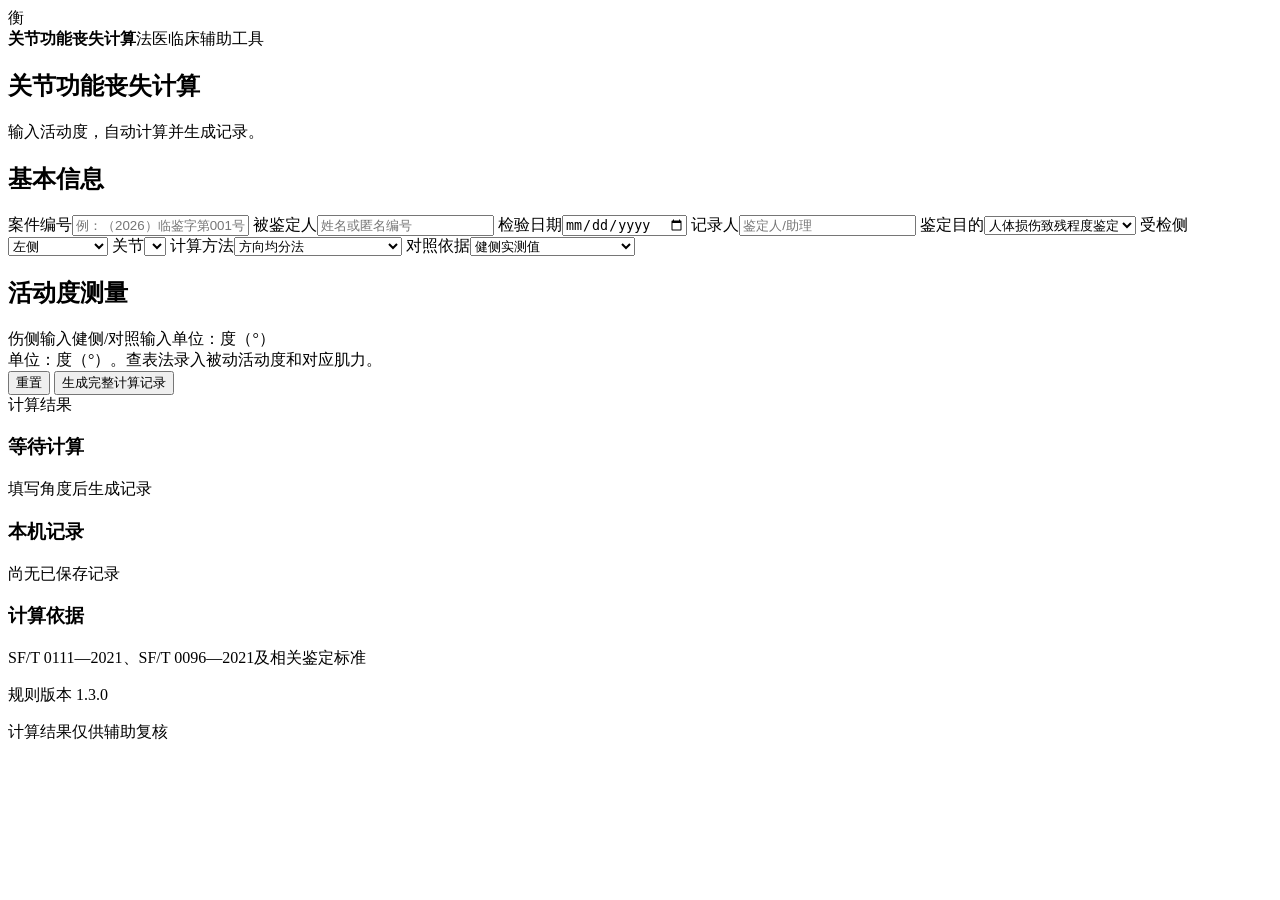
==== index.html @ 61a063c0 "Create index.html" ====
<!doctype html>
<html lang="zh-CN">
<head>
  <meta charset="utf-8">
  <meta name="viewport" content="width=device-width,initial-scale=1,viewport-fit=cover">
  <meta name="theme-color" content="#143d38">
  <meta name="description" content="法医临床四肢大关节功能丧失百分比辅助计算与记录工具">
  <meta name="application-name" content="关节计算">
  <meta name="apple-mobile-web-app-capable" content="yes">
  <meta name="apple-mobile-web-app-status-bar-style" content="default">
  <meta property="og:type" content="website">
  <meta property="og:title" content="关节功能丧失辅助计算">
  <meta property="og:description" content="法医临床活动度计算与记录">
  <title>关节功能丧失辅助计算</title>
  <link rel="manifest" href="manifest.webmanifest">
  <link rel="icon" href="assets/icon.svg" type="image/svg+xml">
  <link rel="stylesheet" href="styles.css?v=1.2.0">
</head>
<body>
  <header class="topbar no-print">
    <div class="brand-mark" aria-hidden="true">衡</div>
    <div><strong>关节功能丧失计算</strong><span>法医临床辅助工具</span></div>
    <button class="icon-button" id="installButton" hidden>安装</button>
  </header>

  <main>
    <section class="hero no-print"><div><h1>关节功能丧失计算</h1><p>输入活动度，自动计算并生成记录。</p></div></section>

    <div class="layout">
      <section class="workspace no-print">
        <form id="calculatorForm" novalidate>
          <div class="card">
            <div class="section-heading"><div><h2>基本信息</h2></div></div>
            <div class="form-grid meta-grid">
              <label>案件编号<input name="caseNumber" placeholder="例：（2026）临鉴字第001号"></label>
              <label>被鉴定人<input name="subjectName" placeholder="姓名或匿名编号"></label>
              <label>检验日期<input name="examDate" type="date"></label>
              <label>记录人<input name="examiner" placeholder="鉴定人/助理"></label>
              <label>鉴定目的<select name="appraisalType" id="appraisalType"><option value="injury">人体损伤程度鉴定</option><option value="disability" selected>人体损伤致残程度鉴定</option></select></label>
              <label>受检侧<select name="side"><option value="左侧">左侧</option><option value="右侧">右侧</option><option value="双侧分别计算">双侧分别计算</option><option value="不分侧">不分侧</option></select></label>
              <label>关节<select name="jointId" id="jointSelect"></select></label>
              <label>计算方法<select name="method" id="methodSelect"><option value="table">查表法（活动度 × 肌力）</option><option value="direction" selected>方向均分法</option></select></label>
              <label>对照依据<select name="referenceMode" id="referenceMode"><option value="healthy">健侧实测值</option><option value="standardUpper">正常参考值（区间上限）</option><option value="standardLower">正常参考值（区间下限）</option></select></label>
            </div>
            <div id="methodNotice" class="notice"></div>
          </div>

          <div class="card">
            <div class="section-heading"><div><h2>活动度测量</h2><p id="jointNote"></p></div></div>
            <div class="legend"><span><i class="dot affected"></i><span id="affectedLegendText">伤侧输入</span></span><span><i class="dot reference"></i><span id="referenceLegendText">健侧/对照输入</span></span><span>单位：度（°）</span></div>
            <div class="measurement-table" id="measurementTable"></div>
            <div class="field-help" id="measurementHelp">单位：度（°）。查表法录入被动活动度和对应肌力。</div>
          </div>

          <div class="action-bar">
            <button type="reset" class="button ghost">重置</button>
            <button type="submit" class="button primary">生成完整计算记录</button>
          </div>
        </form>
      </section>

      <aside class="side-panel no-print">
        <div class="result-card" id="liveSummary">
          <span class="result-label">计算结果</span><h3>等待计算</h3><p>填写角度后生成记录</p>
        </div>
        <div class="card compact"><h3>本机记录</h3><div id="historyList" class="history-list"><p class="muted">尚无已保存记录</p></div></div>
        <div class="card compact source-card"><h3>计算依据</h3><p>SF/T 0111—2021、SF/T 0096—2021及相关鉴定标准</p><p class="version">规则版本 1.3.0</p></div>
      </aside>
    </div>

    <section id="record" class="record" hidden aria-live="polite"></section>
  </main>

  <footer class="no-print"><p>计算结果仅供辅助复核</p></footer>
  <div id="toast" class="toast no-print" role="status"></div>

  <script src="src/joint-data.js?v=1.3.0"></script>
  <script src="src/calculator.js?v=1.3.0"></script>
  <script src="app.js?v=1.3.0"></script>
</body>
</html>
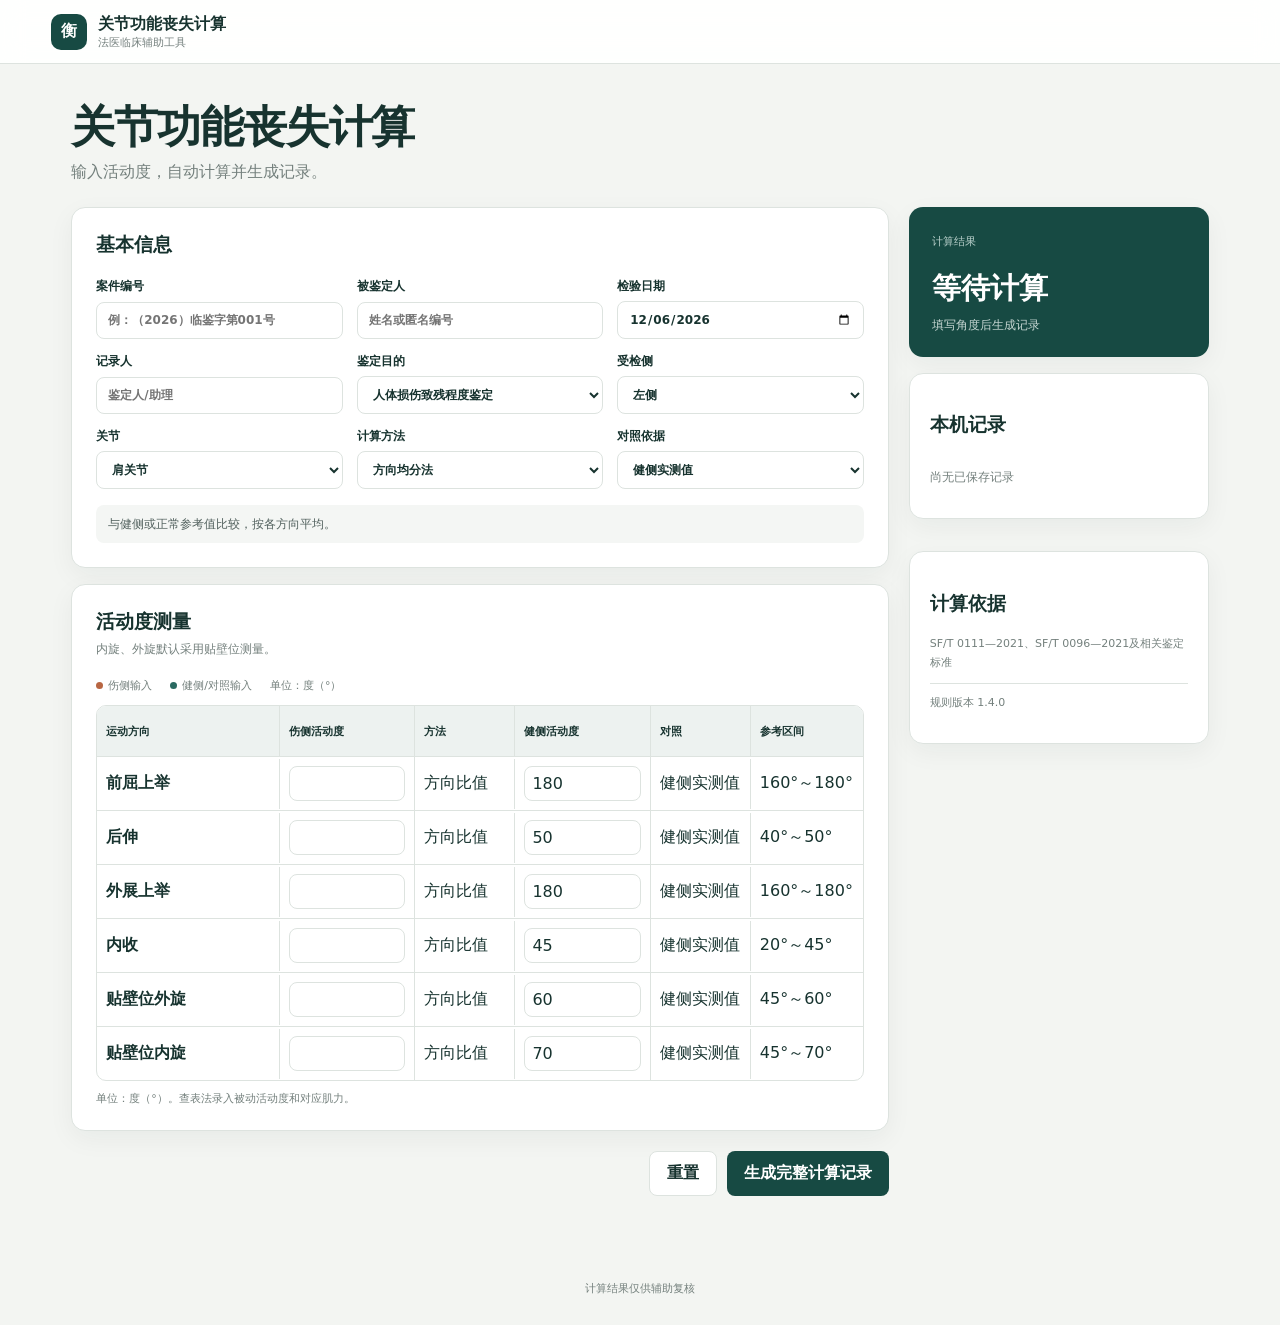
==== commit 7ec8ef2c: "Update index.html" ====
--- a/index.html
+++ b/index.html
@@ -14,7 +14,7 @@
   <title>关节功能丧失辅助计算</title>
   <link rel="manifest" href="manifest.webmanifest">
   <link rel="icon" href="assets/icon.svg" type="image/svg+xml">
-  <link rel="stylesheet" href="styles.css?v=1.2.0">
+  <link rel="stylesheet" href="styles.css?v=1.4.0">
 </head>
 <body>
   <header class="topbar no-print">
@@ -39,7 +39,7 @@
               <label>鉴定目的<select name="appraisalType" id="appraisalType"><option value="injury">人体损伤程度鉴定</option><option value="disability" selected>人体损伤致残程度鉴定</option></select></label>
               <label>受检侧<select name="side"><option value="左侧">左侧</option><option value="右侧">右侧</option><option value="双侧分别计算">双侧分别计算</option><option value="不分侧">不分侧</option></select></label>
               <label>关节<select name="jointId" id="jointSelect"></select></label>
-              <label>计算方法<select name="method" id="methodSelect"><option value="table">查表法（活动度 × 肌力）</option><option value="direction" selected>方向均分法</option></select></label>
+              <label>计算方法<select name="method" id="methodSelect"><option value="table">查表法（活动度 × 肌力）</option><option value="direction" selected>方向均分法</option><option value="hand">手功能评分法（附录C.8）</option></select></label>
               <label>对照依据<select name="referenceMode" id="referenceMode"><option value="healthy">健侧实测值</option><option value="standardUpper">正常参考值（区间上限）</option><option value="standardLower">正常参考值（区间下限）</option></select></label>
             </div>
             <div id="methodNotice" class="notice"></div>
@@ -64,7 +64,7 @@
           <span class="result-label">计算结果</span><h3>等待计算</h3><p>填写角度后生成记录</p>
         </div>
         <div class="card compact"><h3>本机记录</h3><div id="historyList" class="history-list"><p class="muted">尚无已保存记录</p></div></div>
-        <div class="card compact source-card"><h3>计算依据</h3><p>SF/T 0111—2021、SF/T 0096—2021及相关鉴定标准</p><p class="version">规则版本 1.3.0</p></div>
+        <div class="card compact source-card"><h3>计算依据</h3><p>SF/T 0111—2021、SF/T 0096—2021及相关鉴定标准</p><p class="version">规则版本 1.4.0</p></div>
       </aside>
     </div>
 
@@ -74,8 +74,8 @@
   <footer class="no-print"><p>计算结果仅供辅助复核</p></footer>
   <div id="toast" class="toast no-print" role="status"></div>
 
-  <script src="src/joint-data.js?v=1.3.0"></script>
-  <script src="src/calculator.js?v=1.3.0"></script>
-  <script src="app.js?v=1.3.0"></script>
+  <script src="src/joint-data.js?v=1.4.0"></script>
+  <script src="src/calculator.js?v=1.4.0"></script>
+  <script src="app.js?v=1.4.0"></script>
 </body>
 </html>
--- a/styles.css
+++ b/styles.css
@@ -0,0 +1,5 @@
+:root{--ink:#17332f;--muted:#74807d;--paper:#f3f5f2;--card:#ffffff;--line:#dde3df;--accent:#b86643;--green:#174a43;--green2:#2a6a61;--yellow:#f4e5b8;--red:#a34636;--shadow:0 8px 26px rgba(22,49,45,.05);font-family:"Microsoft YaHei UI","PingFang SC","Noto Sans CJK SC",system-ui,sans-serif;color:var(--ink);background:var(--paper)}
+*{box-sizing:border-box}body{margin:0;min-width:320px;background:var(--paper)}button,input,select,textarea{font:inherit;color:inherit}button{cursor:pointer}.topbar{height:64px;padding:0 clamp(18px,4vw,52px);display:flex;align-items:center;gap:11px;border-bottom:1px solid var(--line);background:rgba(255,255,255,.92);backdrop-filter:blur(12px);position:sticky;top:0;z-index:10}.topbar>div:nth-child(2){display:flex;flex-direction:column}.topbar span{font-size:11px;color:var(--muted)}.brand-mark{width:36px;height:36px;border-radius:10px;background:var(--green);color:white;display:grid;place-items:center;font-family:serif;font-weight:bold}.icon-button{margin-left:auto;border:1px solid var(--green);border-radius:9px;padding:7px 14px;background:transparent}.hero{max-width:1240px;margin:0 auto;padding:38px clamp(18px,4vw,52px) 24px}.hero h1{font-size:clamp(30px,4vw,44px);line-height:1.15;margin:0;letter-spacing:-.025em}.hero p{color:var(--muted);margin:9px 0 0}.eyebrow{font-size:11px;letter-spacing:.16em;color:var(--accent);font-weight:700}.layout{max-width:1240px;margin:0 auto;padding:0 clamp(18px,4vw,52px) 56px;display:grid;grid-template-columns:minmax(0,1fr) 300px;gap:20px;align-items:start}.workspace{min-width:0}.side-panel{display:grid;gap:16px;position:sticky;top:84px}.card{background:var(--card);border:1px solid var(--line);border-radius:14px;padding:24px;margin-bottom:16px;box-shadow:var(--shadow)}.card.compact{padding:20px}.section-heading{display:flex;align-items:start;margin-bottom:20px}.section-heading h2{font-size:19px;margin:0}.section-heading p{margin:5px 0 0;color:var(--muted);font-size:12px;line-height:1.5}.form-grid{display:grid;grid-template-columns:repeat(3,minmax(0,1fr));gap:14px}.meta-grid label:nth-last-child(-n+3){grid-column:auto}label{display:grid;gap:6px;font-size:12px;font-weight:600}input,select,textarea{width:100%;border:1px solid var(--line);border-radius:8px;background:#fff;padding:10px 11px;outline:none;transition:.2s}input:focus,select:focus,textarea:focus{border-color:var(--green2);box-shadow:0 0 0 3px rgba(36,96,87,.1)}.notice{margin-top:16px;border:0;background:#f4f6f4;padding:10px 12px;border-radius:8px;font-size:12px;line-height:1.55;color:#52615e}.notice.warning{border:0;background:#f8f3ef;color:#795543}.legend{display:flex;gap:18px;flex-wrap:wrap;margin-bottom:12px;color:var(--muted);font-size:11px}.dot{display:inline-block;width:7px;height:7px;border-radius:50%;margin-right:5px}.dot.affected{background:var(--accent)}.dot.reference{background:var(--green2)}.measurement-table{overflow-x:auto;border:1px solid var(--line);border-radius:10px}.measurement-row{display:grid;grid-template-columns:minmax(140px,1.35fr) minmax(105px,1fr) 100px minmax(105px,1fr) 100px 112px;align-items:center;min-width:700px;border-bottom:1px solid var(--line)}.measurement-row:last-child{border-bottom:0}.measurement-row.header{background:#edf2f0;color:var(--ink);font-size:11px;font-weight:700}.measurement-row>div{padding:9px;border-right:1px solid var(--line);min-height:50px;display:flex;align-items:center}.measurement-row>div:last-child{border-right:0}.measurement-row input,.measurement-row select{padding:7px}.motion-name{font-weight:700}.motion-name small{display:block;color:var(--muted);font-weight:400;margin-top:3px}.force-box{font-size:10px;font-weight:500;line-height:1.35}.force-box input{width:auto;margin:0 4px 0 0}.field-help{font-size:11px;color:var(--muted);margin-top:10px}.action-bar{display:flex;justify-content:flex-end;gap:10px;padding-top:4px}.button{border:0;border-radius:8px;padding:11px 17px;font-weight:700}.button.primary{background:var(--green);color:#fff}.button.secondary{background:var(--accent);color:#fff}.button.ghost{background:#fff;border:1px solid var(--line)}.result-card{background:var(--green);color:#fff;border-radius:14px;padding:23px;min-height:150px;box-shadow:var(--shadow)}.result-label{font-size:11px;color:#b9d0cb}.result-card h3{font-size:29px;margin:20px 0 7px}.result-card p{color:#c7d7d3;line-height:1.5;margin:0;font-size:12px}.history-list{display:grid;gap:8px}.history-item{border:1px solid var(--line);background:white;border-radius:8px;padding:9px;text-align:left}.history-item strong,.history-item span{display:block}.history-item span{font-size:10px;color:var(--muted);margin-top:4px}.muted{color:var(--muted);font-size:12px}.source-card p{font-size:11px;line-height:1.65;color:var(--muted)}.version{border-top:1px solid var(--line);padding-top:10px}.record{max-width:1040px;margin:0 auto 70px;background:#fff;padding:42px;box-shadow:var(--shadow);border-radius:14px}.record-header{display:flex;justify-content:space-between;gap:30px;padding-bottom:20px;border-bottom:2px solid var(--green)}.record-header h2{font-size:27px;margin:0}.record-number{text-align:right;color:var(--muted);font-size:11px}.record-actions{display:flex;gap:9px;justify-content:flex-end;margin:20px 0}.record-meta{display:grid;grid-template-columns:repeat(4,1fr);border:1px solid var(--line);margin:20px 0}.record-meta div{padding:11px;border-right:1px solid var(--line);border-bottom:1px solid var(--line)}.record-meta div:nth-child(4n){border-right:0}.record-meta div:nth-last-child(-n+4){border-bottom:0}.record-meta small{display:block;color:var(--muted);margin-bottom:4px}.result-banner{display:grid;grid-template-columns:180px 1fr;gap:20px;background:#f0f5f3;border-left:4px solid var(--green);padding:18px;margin:18px 0}.result-value{font-family:Georgia,serif;font-size:42px;font-weight:bold}.result-banner p{margin:4px 0;line-height:1.5}.record-basis{font-size:11px;color:var(--muted);margin:16px 0}.record h3{font-size:16px;margin:25px 0 10px}.calc-table{width:100%;border-collapse:collapse;font-size:12px}.calc-table th,.calc-table td{padding:9px;border-bottom:1px solid var(--line);text-align:left}.calc-table th{background:#f1f4f2}.formula-box{font-family:Consolas,"Microsoft YaHei UI",sans-serif;background:#f6f7f5;border:1px solid var(--line);padding:13px;border-radius:7px;line-height:1.65}.record-disclaimer{font-size:11px;color:var(--muted);border-top:1px solid var(--line);margin-top:24px;padding-top:13px}footer{text-align:center;color:var(--muted);font-size:11px;padding:18px}.toast{position:fixed;left:50%;bottom:26px;transform:translate(-50%,20px);background:#172e2b;color:#fff;padding:10px 17px;border-radius:99px;opacity:0;pointer-events:none;transition:.25s;z-index:99}.toast.show{opacity:1;transform:translate(-50%,0)}
+@media(max-width:1050px){.layout{grid-template-columns:1fr}.side-panel{position:static;grid-template-columns:1fr 1fr}.source-card{grid-column:1/-1}.form-grid{grid-template-columns:repeat(2,1fr)}}
+@media(max-width:680px){.hero{padding-top:38px;display:block}.hero p{margin-top:24px}.layout{padding-left:14px;padding-right:14px}.card{padding:20px;border-radius:14px}.form-grid{grid-template-columns:1fr}.side-panel{grid-template-columns:1fr}.source-card{grid-column:auto}.action-bar .button{flex:1;padding:12px 8px}.record{padding:22px;margin:0 10px 50px}.record-header{display:block}.record-number{text-align:left}.record-meta{grid-template-columns:repeat(2,1fr)}.record-meta div:nth-child(4n){border-right:1px solid var(--line)}.record-meta div:nth-child(2n){border-right:0}.record-meta div:nth-last-child(-n+4){border-bottom:1px solid var(--line)}.record-meta div:nth-last-child(-n+2){border-bottom:0}.result-banner{grid-template-columns:1fr}.topbar{padding:0 16px}}
+@media print{@page{size:A4;margin:16mm}body{background:#fff}.no-print,footer{display:none!important}.record{display:block!important;max-width:none;margin:0;padding:0;box-shadow:none;border-radius:0}.record-actions{display:none}.record-header h2{font-size:24px}.record-meta{break-inside:avoid}.calc-table{font-size:10.5px}.calc-table th,.calc-table td{padding:6px}.record h3{break-after:avoid}.result-banner{break-inside:avoid}.formula-box,.record-notes{break-inside:avoid}a{color:inherit;text-decoration:none}}
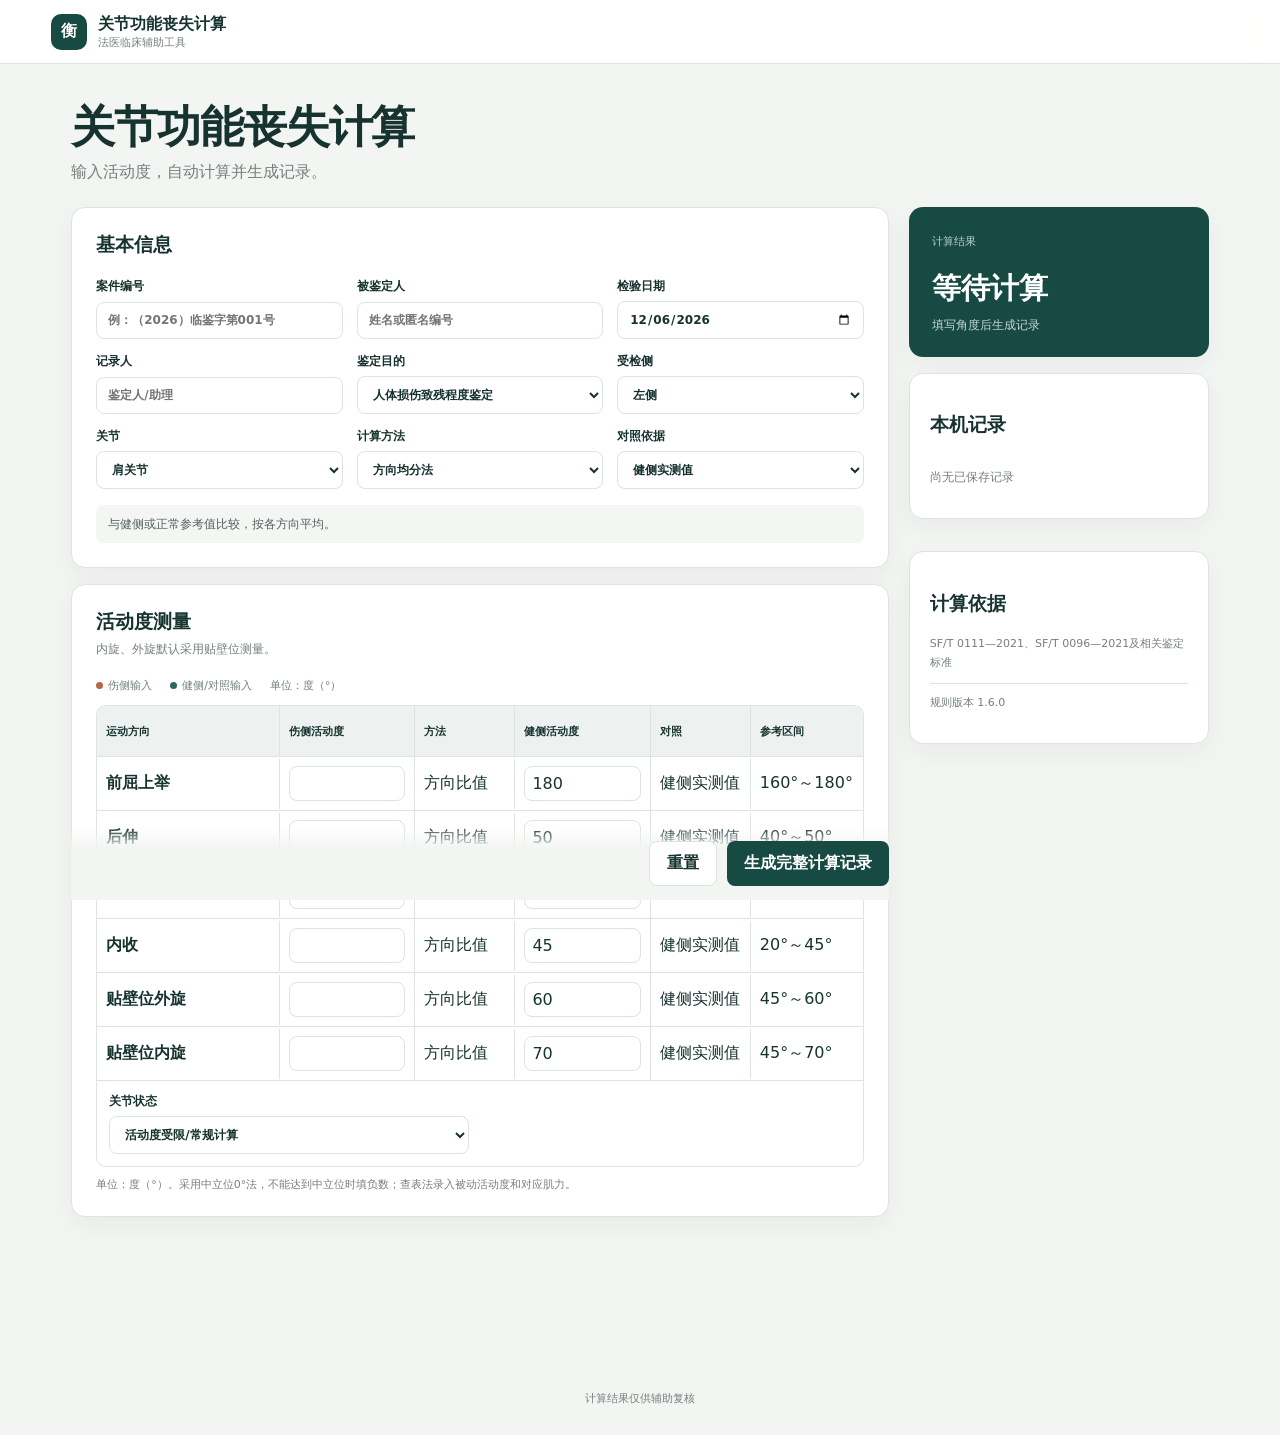
==== commit bb8ef959: "Update index.html" ====
--- a/index.html
+++ b/index.html
@@ -14,7 +14,7 @@
   <title>关节功能丧失辅助计算</title>
   <link rel="manifest" href="manifest.webmanifest">
   <link rel="icon" href="assets/icon.svg" type="image/svg+xml">
-  <link rel="stylesheet" href="styles.css?v=1.4.0">
+  <link rel="stylesheet" href="styles.css?v=1.6.0">
 </head>
 <body>
   <header class="topbar no-print">
@@ -39,7 +39,7 @@
               <label>鉴定目的<select name="appraisalType" id="appraisalType"><option value="injury">人体损伤程度鉴定</option><option value="disability" selected>人体损伤致残程度鉴定</option></select></label>
               <label>受检侧<select name="side"><option value="左侧">左侧</option><option value="右侧">右侧</option><option value="双侧分别计算">双侧分别计算</option><option value="不分侧">不分侧</option></select></label>
               <label>关节<select name="jointId" id="jointSelect"></select></label>
-              <label>计算方法<select name="method" id="methodSelect"><option value="table">查表法（活动度 × 肌力）</option><option value="direction" selected>方向均分法</option><option value="hand">手功能评分法（附录C.8）</option></select></label>
+              <label>计算方法<select name="method" id="methodSelect"><option value="table">查表法（活动度 × 肌力）</option><option value="direction" selected>方向均分法</option><option value="hand">手功能专用</option></select></label>
               <label>对照依据<select name="referenceMode" id="referenceMode"><option value="healthy">健侧实测值</option><option value="standardUpper">正常参考值（区间上限）</option><option value="standardLower">正常参考值（区间下限）</option></select></label>
             </div>
             <div id="methodNotice" class="notice"></div>
@@ -64,7 +64,7 @@
           <span class="result-label">计算结果</span><h3>等待计算</h3><p>填写角度后生成记录</p>
         </div>
         <div class="card compact"><h3>本机记录</h3><div id="historyList" class="history-list"><p class="muted">尚无已保存记录</p></div></div>
-        <div class="card compact source-card"><h3>计算依据</h3><p>SF/T 0111—2021、SF/T 0096—2021及相关鉴定标准</p><p class="version">规则版本 1.4.0</p></div>
+        <div class="card compact source-card"><h3>计算依据</h3><p>SF/T 0111—2021、SF/T 0096—2021及相关鉴定标准</p><p class="version">规则版本 1.6.0</p></div>
       </aside>
     </div>
 
@@ -74,8 +74,8 @@
   <footer class="no-print"><p>计算结果仅供辅助复核</p></footer>
   <div id="toast" class="toast no-print" role="status"></div>
 
-  <script src="src/joint-data.js?v=1.4.0"></script>
-  <script src="src/calculator.js?v=1.4.0"></script>
-  <script src="app.js?v=1.4.0"></script>
+  <script src="src/joint-data.js?v=1.6.0"></script>
+  <script src="src/calculator.js?v=1.6.0"></script>
+  <script src="app.js?v=1.6.0"></script>
 </body>
 </html>
--- a/styles.css
+++ b/styles.css
@@ -1,5 +1,8 @@
 :root{--ink:#17332f;--muted:#74807d;--paper:#f3f5f2;--card:#ffffff;--line:#dde3df;--accent:#b86643;--green:#174a43;--green2:#2a6a61;--yellow:#f4e5b8;--red:#a34636;--shadow:0 8px 26px rgba(22,49,45,.05);font-family:"Microsoft YaHei UI","PingFang SC","Noto Sans CJK SC",system-ui,sans-serif;color:var(--ink);background:var(--paper)}
-*{box-sizing:border-box}body{margin:0;min-width:320px;background:var(--paper)}button,input,select,textarea{font:inherit;color:inherit}button{cursor:pointer}.topbar{height:64px;padding:0 clamp(18px,4vw,52px);display:flex;align-items:center;gap:11px;border-bottom:1px solid var(--line);background:rgba(255,255,255,.92);backdrop-filter:blur(12px);position:sticky;top:0;z-index:10}.topbar>div:nth-child(2){display:flex;flex-direction:column}.topbar span{font-size:11px;color:var(--muted)}.brand-mark{width:36px;height:36px;border-radius:10px;background:var(--green);color:white;display:grid;place-items:center;font-family:serif;font-weight:bold}.icon-button{margin-left:auto;border:1px solid var(--green);border-radius:9px;padding:7px 14px;background:transparent}.hero{max-width:1240px;margin:0 auto;padding:38px clamp(18px,4vw,52px) 24px}.hero h1{font-size:clamp(30px,4vw,44px);line-height:1.15;margin:0;letter-spacing:-.025em}.hero p{color:var(--muted);margin:9px 0 0}.eyebrow{font-size:11px;letter-spacing:.16em;color:var(--accent);font-weight:700}.layout{max-width:1240px;margin:0 auto;padding:0 clamp(18px,4vw,52px) 56px;display:grid;grid-template-columns:minmax(0,1fr) 300px;gap:20px;align-items:start}.workspace{min-width:0}.side-panel{display:grid;gap:16px;position:sticky;top:84px}.card{background:var(--card);border:1px solid var(--line);border-radius:14px;padding:24px;margin-bottom:16px;box-shadow:var(--shadow)}.card.compact{padding:20px}.section-heading{display:flex;align-items:start;margin-bottom:20px}.section-heading h2{font-size:19px;margin:0}.section-heading p{margin:5px 0 0;color:var(--muted);font-size:12px;line-height:1.5}.form-grid{display:grid;grid-template-columns:repeat(3,minmax(0,1fr));gap:14px}.meta-grid label:nth-last-child(-n+3){grid-column:auto}label{display:grid;gap:6px;font-size:12px;font-weight:600}input,select,textarea{width:100%;border:1px solid var(--line);border-radius:8px;background:#fff;padding:10px 11px;outline:none;transition:.2s}input:focus,select:focus,textarea:focus{border-color:var(--green2);box-shadow:0 0 0 3px rgba(36,96,87,.1)}.notice{margin-top:16px;border:0;background:#f4f6f4;padding:10px 12px;border-radius:8px;font-size:12px;line-height:1.55;color:#52615e}.notice.warning{border:0;background:#f8f3ef;color:#795543}.legend{display:flex;gap:18px;flex-wrap:wrap;margin-bottom:12px;color:var(--muted);font-size:11px}.dot{display:inline-block;width:7px;height:7px;border-radius:50%;margin-right:5px}.dot.affected{background:var(--accent)}.dot.reference{background:var(--green2)}.measurement-table{overflow-x:auto;border:1px solid var(--line);border-radius:10px}.measurement-row{display:grid;grid-template-columns:minmax(140px,1.35fr) minmax(105px,1fr) 100px minmax(105px,1fr) 100px 112px;align-items:center;min-width:700px;border-bottom:1px solid var(--line)}.measurement-row:last-child{border-bottom:0}.measurement-row.header{background:#edf2f0;color:var(--ink);font-size:11px;font-weight:700}.measurement-row>div{padding:9px;border-right:1px solid var(--line);min-height:50px;display:flex;align-items:center}.measurement-row>div:last-child{border-right:0}.measurement-row input,.measurement-row select{padding:7px}.motion-name{font-weight:700}.motion-name small{display:block;color:var(--muted);font-weight:400;margin-top:3px}.force-box{font-size:10px;font-weight:500;line-height:1.35}.force-box input{width:auto;margin:0 4px 0 0}.field-help{font-size:11px;color:var(--muted);margin-top:10px}.action-bar{display:flex;justify-content:flex-end;gap:10px;padding-top:4px}.button{border:0;border-radius:8px;padding:11px 17px;font-weight:700}.button.primary{background:var(--green);color:#fff}.button.secondary{background:var(--accent);color:#fff}.button.ghost{background:#fff;border:1px solid var(--line)}.result-card{background:var(--green);color:#fff;border-radius:14px;padding:23px;min-height:150px;box-shadow:var(--shadow)}.result-label{font-size:11px;color:#b9d0cb}.result-card h3{font-size:29px;margin:20px 0 7px}.result-card p{color:#c7d7d3;line-height:1.5;margin:0;font-size:12px}.history-list{display:grid;gap:8px}.history-item{border:1px solid var(--line);background:white;border-radius:8px;padding:9px;text-align:left}.history-item strong,.history-item span{display:block}.history-item span{font-size:10px;color:var(--muted);margin-top:4px}.muted{color:var(--muted);font-size:12px}.source-card p{font-size:11px;line-height:1.65;color:var(--muted)}.version{border-top:1px solid var(--line);padding-top:10px}.record{max-width:1040px;margin:0 auto 70px;background:#fff;padding:42px;box-shadow:var(--shadow);border-radius:14px}.record-header{display:flex;justify-content:space-between;gap:30px;padding-bottom:20px;border-bottom:2px solid var(--green)}.record-header h2{font-size:27px;margin:0}.record-number{text-align:right;color:var(--muted);font-size:11px}.record-actions{display:flex;gap:9px;justify-content:flex-end;margin:20px 0}.record-meta{display:grid;grid-template-columns:repeat(4,1fr);border:1px solid var(--line);margin:20px 0}.record-meta div{padding:11px;border-right:1px solid var(--line);border-bottom:1px solid var(--line)}.record-meta div:nth-child(4n){border-right:0}.record-meta div:nth-last-child(-n+4){border-bottom:0}.record-meta small{display:block;color:var(--muted);margin-bottom:4px}.result-banner{display:grid;grid-template-columns:180px 1fr;gap:20px;background:#f0f5f3;border-left:4px solid var(--green);padding:18px;margin:18px 0}.result-value{font-family:Georgia,serif;font-size:42px;font-weight:bold}.result-banner p{margin:4px 0;line-height:1.5}.record-basis{font-size:11px;color:var(--muted);margin:16px 0}.record h3{font-size:16px;margin:25px 0 10px}.calc-table{width:100%;border-collapse:collapse;font-size:12px}.calc-table th,.calc-table td{padding:9px;border-bottom:1px solid var(--line);text-align:left}.calc-table th{background:#f1f4f2}.formula-box{font-family:Consolas,"Microsoft YaHei UI",sans-serif;background:#f6f7f5;border:1px solid var(--line);padding:13px;border-radius:7px;line-height:1.65}.record-disclaimer{font-size:11px;color:var(--muted);border-top:1px solid var(--line);margin-top:24px;padding-top:13px}footer{text-align:center;color:var(--muted);font-size:11px;padding:18px}.toast{position:fixed;left:50%;bottom:26px;transform:translate(-50%,20px);background:#172e2b;color:#fff;padding:10px 17px;border-radius:99px;opacity:0;pointer-events:none;transition:.25s;z-index:99}.toast.show{opacity:1;transform:translate(-50%,0)}
+*{box-sizing:border-box}body{margin:0;min-width:320px;background:var(--paper)}button,input,select,textarea{font:inherit;color:inherit}button{cursor:pointer}.topbar{height:64px;padding:0 clamp(18px,4vw,52px);display:flex;align-items:center;gap:11px;border-bottom:1px solid var(--line);background:rgba(255,255,255,.92);backdrop-filter:blur(12px);position:sticky;top:0;z-index:10}.topbar>div:nth-child(2){display:flex;flex-direction:column}.topbar span{font-size:11px;color:var(--muted)}.brand-mark{width:36px;height:36px;border-radius:10px;background:var(--green);color:white;display:grid;place-items:center;font-family:serif;font-weight:bold}.icon-button{margin-left:auto;border:1px solid var(--green);border-radius:9px;padding:7px 14px;background:transparent}.hero{max-width:1240px;margin:0 auto;padding:38px clamp(18px,4vw,52px) 24px}.hero h1{font-size:clamp(30px,4vw,44px);line-height:1.15;margin:0;letter-spacing:-.025em}.hero p{color:var(--muted);margin:9px 0 0}.eyebrow{font-size:11px;letter-spacing:.16em;color:var(--accent);font-weight:700}.layout{max-width:1240px;margin:0 auto;padding:0 clamp(18px,4vw,52px) 56px;display:grid;grid-template-columns:minmax(0,1fr) 300px;gap:20px;align-items:start}.workspace{min-width:0}.side-panel{display:grid;gap:16px;position:sticky;top:84px}.card{background:var(--card);border:1px solid var(--line);border-radius:14px;padding:24px;margin-bottom:16px;box-shadow:var(--shadow)}.card.compact{padding:20px}.section-heading{display:flex;align-items:start;margin-bottom:20px}.section-heading h2{font-size:19px;margin:0}.section-heading p{margin:5px 0 0;color:var(--muted);font-size:12px;line-height:1.5}.form-grid{display:grid;grid-template-columns:repeat(3,minmax(0,1fr));gap:14px}.meta-grid label:nth-last-child(-n+3){grid-column:auto}label{display:grid;gap:6px;font-size:12px;font-weight:600}input,select,textarea{width:100%;border:1px solid var(--line);border-radius:8px;background:#fff;padding:10px 11px;outline:none;transition:.2s}input:focus,select:focus,textarea:focus{border-color:var(--green2);box-shadow:0 0 0 3px rgba(36,96,87,.1)}.notice{margin-top:16px;border:0;background:#f4f6f4;padding:10px 12px;border-radius:8px;font-size:12px;line-height:1.55;color:#52615e}.notice.warning{border:0;background:#f8f3ef;color:#795543}.legend{display:flex;gap:18px;flex-wrap:wrap;margin-bottom:12px;color:var(--muted);font-size:11px}.dot{display:inline-block;width:7px;height:7px;border-radius:50%;margin-right:5px}.dot.affected{background:var(--accent)}.dot.reference{background:var(--green2)}.measurement-table{overflow-x:auto;border:1px solid var(--line);border-radius:10px}.measurement-row{display:grid;grid-template-columns:minmax(140px,1.35fr) minmax(105px,1fr) 100px minmax(105px,1fr) 100px 112px;align-items:center;min-width:700px;border-bottom:1px solid var(--line)}.measurement-row:last-child{border-bottom:0}.measurement-row.header{background:#edf2f0;color:var(--ink);font-size:11px;font-weight:700}.measurement-row>div{padding:9px;border-right:1px solid var(--line);min-height:50px;display:flex;align-items:center}.measurement-row>div:last-child{border-right:0}.measurement-row input,.measurement-row select{padding:7px}.motion-name{font-weight:700}.motion-name small{display:block;color:var(--muted);font-weight:400;margin-top:3px}.force-box{font-size:10px;font-weight:500;line-height:1.35}.force-box input{width:auto;margin:0 4px 0 0}.joint-status{margin:12px;max-width:360px}.hand-grid{display:grid;grid-template-columns:repeat(2,minmax(520px,1fr));gap:14px;padding:14px;min-width:1080px}.hand-panel{border:1px solid var(--line);border-radius:10px;overflow:hidden}.hand-panel h3{margin:0;padding:12px 14px;background:#edf2f0}.missing-score{padding:12px 14px;border-bottom:1px solid var(--line)}.hand-row{display:grid;grid-template-columns:76px minmax(210px,1fr) minmax(190px,1fr);align-items:center;border-bottom:1px solid var(--line)}.hand-row:last-child{border-bottom:0}.hand-row>div{padding:8px}.hand-row select{padding:7px}.hand-header{background:#f6f7f5;font-size:11px}.subtotal-row{font-weight:700;background:#f6f7f5}.field-help{font-size:11px;color:var(--muted);margin-top:10px}.action-bar{display:flex;justify-content:flex-end;gap:10px;padding-top:4px}.button{border:0;border-radius:8px;padding:11px 17px;font-weight:700}.button.primary{background:var(--green);color:#fff}.button.secondary{background:var(--accent);color:#fff}.button.ghost{background:#fff;border:1px solid var(--line)}.result-card{background:var(--green);color:#fff;border-radius:14px;padding:23px;min-height:150px;box-shadow:var(--shadow)}.result-label{font-size:11px;color:#b9d0cb}.result-card h3{font-size:29px;margin:20px 0 7px}.result-card p{color:#c7d7d3;line-height:1.5;margin:0;font-size:12px}.history-list{display:grid;gap:8px}.history-item{border:1px solid var(--line);background:white;border-radius:8px;padding:9px;text-align:left}.history-item strong,.history-item span{display:block}.history-item span{font-size:10px;color:var(--muted);margin-top:4px}.muted{color:var(--muted);font-size:12px}.source-card p{font-size:11px;line-height:1.65;color:var(--muted)}.version{border-top:1px solid var(--line);padding-top:10px}.record{max-width:1040px;margin:0 auto 70px;background:#fff;padding:42px;box-shadow:var(--shadow);border-radius:14px}.record-header{display:flex;justify-content:space-between;gap:30px;padding-bottom:20px;border-bottom:2px solid var(--green)}.record-header h2{font-size:27px;margin:0}.record-number{text-align:right;color:var(--muted);font-size:11px}.record-actions{display:flex;gap:9px;justify-content:flex-end;margin:20px 0}.record-meta{display:grid;grid-template-columns:repeat(4,1fr);border:1px solid var(--line);margin:20px 0}.record-meta div{padding:11px;border-right:1px solid var(--line);border-bottom:1px solid var(--line)}.record-meta div:nth-child(4n){border-right:0}.record-meta div:nth-last-child(-n+4){border-bottom:0}.record-meta small{display:block;color:var(--muted);margin-bottom:4px}.result-banner{display:grid;grid-template-columns:180px 1fr;gap:20px;background:#f0f5f3;border-left:4px solid var(--green);padding:18px;margin:18px 0}.result-value{font-family:Georgia,serif;font-size:42px;font-weight:bold}.result-banner p{margin:4px 0;line-height:1.5}.record-basis{font-size:11px;color:var(--muted);margin:16px 0}.record h3{font-size:16px;margin:25px 0 10px}.calc-table{width:100%;border-collapse:collapse;font-size:12px}.calc-table th,.calc-table td{padding:9px;border-bottom:1px solid var(--line);text-align:left}.calc-table th{background:#f1f4f2}.formula-box{font-family:Consolas,"Microsoft YaHei UI",sans-serif;background:#f6f7f5;border:1px solid var(--line);padding:13px;border-radius:7px;line-height:1.65}.record-disclaimer{font-size:11px;color:var(--muted);border-top:1px solid var(--line);margin-top:24px;padding-top:13px}footer{text-align:center;color:var(--muted);font-size:11px;padding:18px}.toast{position:fixed;left:50%;bottom:26px;transform:translate(-50%,20px);background:#172e2b;color:#fff;padding:10px 17px;border-radius:99px;opacity:0;pointer-events:none;transition:.25s;z-index:99}.toast.show{opacity:1;transform:translate(-50%,0)}
+.hand-details{border-bottom:1px solid var(--line)}.hand-details summary{padding:11px 14px;font-weight:700;background:#fafbf9;cursor:pointer}.hand-rom-row{display:grid;grid-template-columns:minmax(142px,1.35fr) 76px 76px 128px minmax(155px,1.5fr);align-items:center;border-top:1px solid var(--line);font-size:11px}.hand-rom-row>div,.injury-segment-row>div{padding:7px}.hand-rom-row small{display:block;color:var(--muted);margin-top:2px}.hand-rom-row input,.hand-rom-row select,.injury-segment-row input,.injury-segment-row select{padding:6px}.hand-rom-header,.injury-segment-header{background:#f3f6f4;font-weight:700}.hand-band{color:var(--green2);line-height:1.35}.injury-segment-row{display:grid;grid-template-columns:minmax(110px,1fr) 52px 132px 88px 98px;align-items:center;border-top:1px solid var(--line);font-size:11px}.direct-clauses{display:flex;gap:14px;align-items:center;flex-wrap:wrap;padding:12px 14px;border-top:1px solid var(--line);background:#fafbf9;font-size:11px}.direct-clauses label{display:flex;grid:unset;align-items:center;gap:5px}.direct-clauses input{width:auto}
+.hand-grid{grid-template-columns:1fr;min-width:0;gap:12px}.hand-panel{background:#fff}.hand-side>summary{display:flex;justify-content:space-between;align-items:center;padding:13px 15px;background:#eaf1ee;cursor:pointer;list-style:none}.hand-side>summary::-webkit-details-marker{display:none}.hand-side>summary span{font-size:15px;font-weight:800}.hand-side>summary small{color:var(--muted);font-size:10px}.hand-workflow{display:flex;align-items:center;gap:10px;padding:12px 14px;background:#f4f7f5;border-bottom:1px solid var(--line);font-size:11px;color:#52615e}.hand-workflow span{display:flex;align-items:center;gap:6px;white-space:nowrap}.hand-workflow b{display:grid;place-items:center;width:20px;height:20px;border-radius:50%;background:var(--green);color:#fff}.hand-workflow i{height:1px;flex:1;background:var(--line)}.action-bar{position:sticky;bottom:0;z-index:5;padding:14px 0;background:linear-gradient(180deg,rgba(243,245,242,0),var(--paper) 30%)}
+@media(max-width:680px){.measurement-table{overflow-x:auto}.hand-grid{min-width:0;padding:9px}.hand-side{overflow-x:auto}.hand-details{min-width:560px}.hand-row{grid-template-columns:72px 250px 210px}.direct-clauses{align-items:flex-start;flex-direction:column}.hand-workflow{overflow-x:auto}.hand-workflow i{min-width:28px}.record{overflow-x:auto}}
 @media(max-width:1050px){.layout{grid-template-columns:1fr}.side-panel{position:static;grid-template-columns:1fr 1fr}.source-card{grid-column:1/-1}.form-grid{grid-template-columns:repeat(2,1fr)}}
 @media(max-width:680px){.hero{padding-top:38px;display:block}.hero p{margin-top:24px}.layout{padding-left:14px;padding-right:14px}.card{padding:20px;border-radius:14px}.form-grid{grid-template-columns:1fr}.side-panel{grid-template-columns:1fr}.source-card{grid-column:auto}.action-bar .button{flex:1;padding:12px 8px}.record{padding:22px;margin:0 10px 50px}.record-header{display:block}.record-number{text-align:left}.record-meta{grid-template-columns:repeat(2,1fr)}.record-meta div:nth-child(4n){border-right:1px solid var(--line)}.record-meta div:nth-child(2n){border-right:0}.record-meta div:nth-last-child(-n+4){border-bottom:1px solid var(--line)}.record-meta div:nth-last-child(-n+2){border-bottom:0}.result-banner{grid-template-columns:1fr}.topbar{padding:0 16px}}
 @media print{@page{size:A4;margin:16mm}body{background:#fff}.no-print,footer{display:none!important}.record{display:block!important;max-width:none;margin:0;padding:0;box-shadow:none;border-radius:0}.record-actions{display:none}.record-header h2{font-size:24px}.record-meta{break-inside:avoid}.calc-table{font-size:10.5px}.calc-table th,.calc-table td{padding:6px}.record h3{break-after:avoid}.result-banner{break-inside:avoid}.formula-box,.record-notes{break-inside:avoid}a{color:inherit;text-decoration:none}}
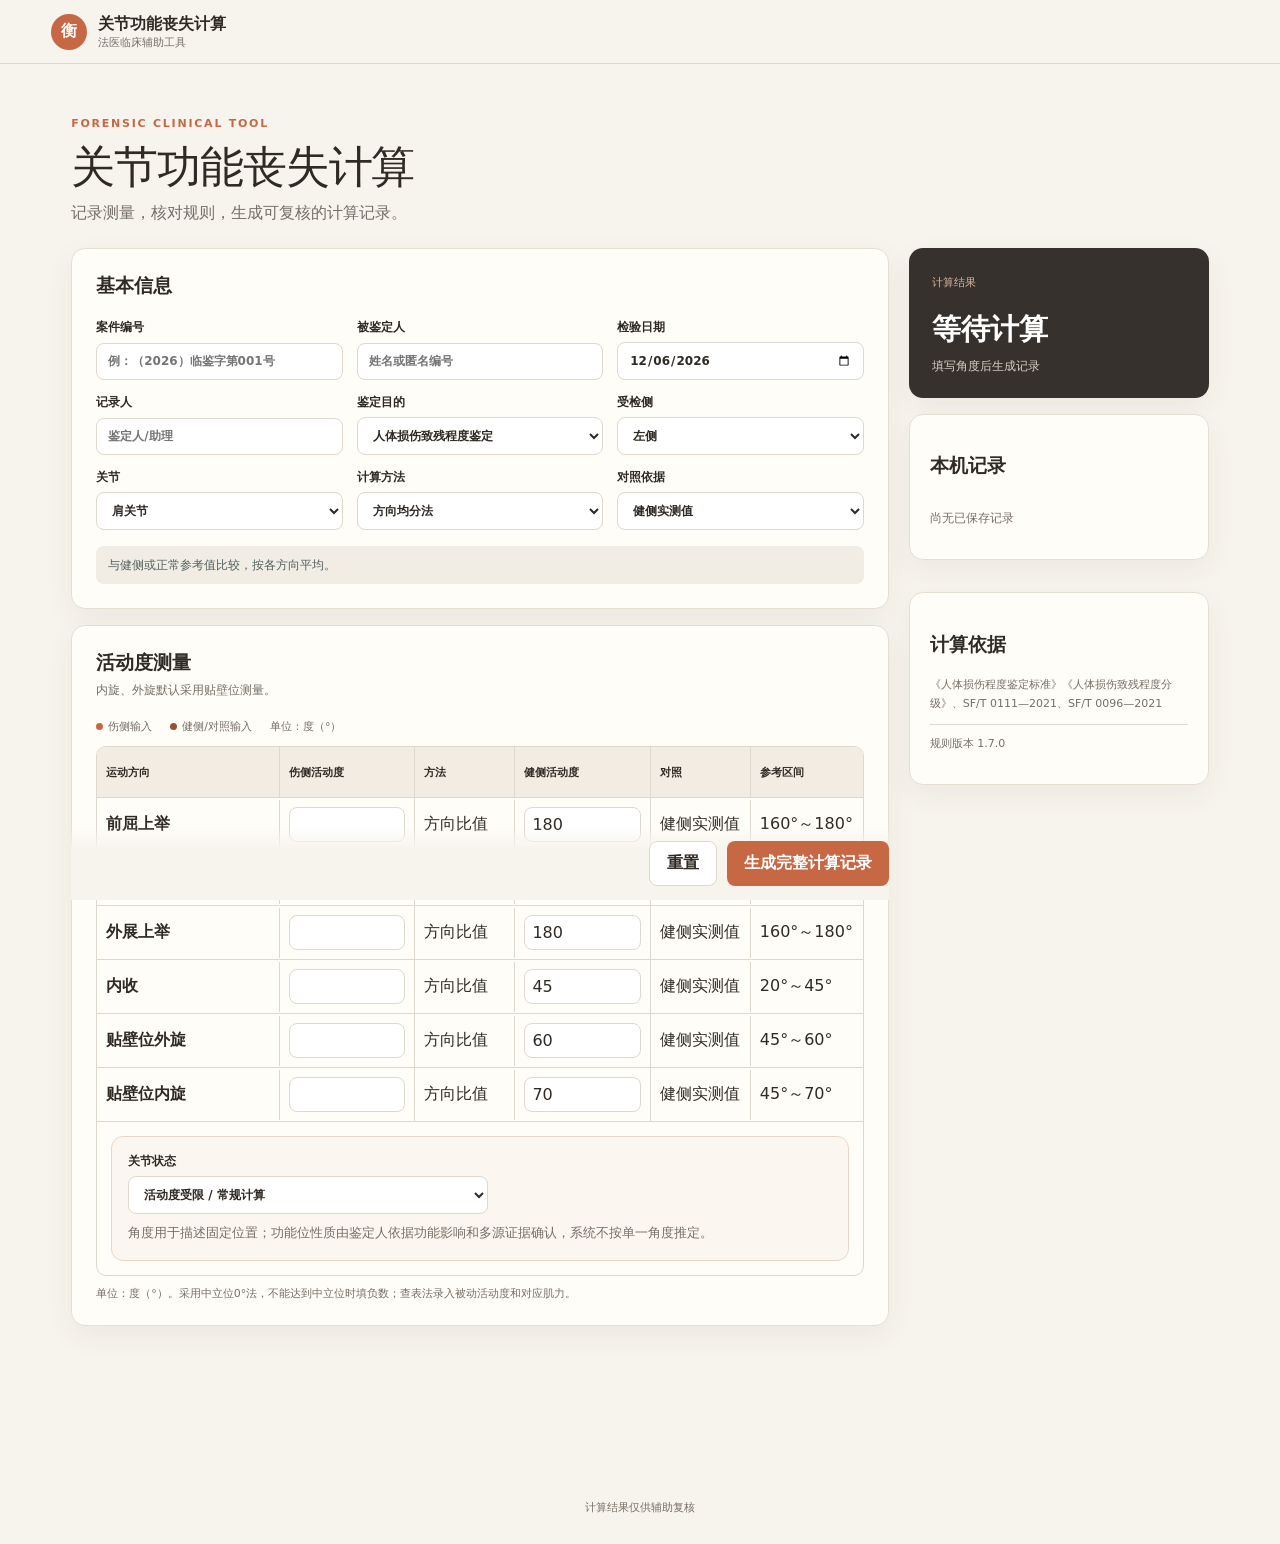
==== commit 508f7a38: "完善强直判定并优化界面" ====
--- a/index.html
+++ b/index.html
@@ -3,7 +3,7 @@
 <head>
   <meta charset="utf-8">
   <meta name="viewport" content="width=device-width,initial-scale=1,viewport-fit=cover">
-  <meta name="theme-color" content="#143d38">
+  <meta name="theme-color" content="#f7f4ed">
   <meta name="description" content="法医临床四肢大关节功能丧失百分比辅助计算与记录工具">
   <meta name="application-name" content="关节计算">
   <meta name="apple-mobile-web-app-capable" content="yes">
@@ -14,7 +14,7 @@
   <title>关节功能丧失辅助计算</title>
   <link rel="manifest" href="manifest.webmanifest">
   <link rel="icon" href="assets/icon.svg" type="image/svg+xml">
-  <link rel="stylesheet" href="styles.css?v=1.6.0">
+  <link rel="stylesheet" href="styles.css?v=1.7.0">
 </head>
 <body>
   <header class="topbar no-print">
@@ -24,7 +24,7 @@
   </header>
 
   <main>
-    <section class="hero no-print"><div><h1>关节功能丧失计算</h1><p>输入活动度，自动计算并生成记录。</p></div></section>
+    <section class="hero no-print"><div><span class="eyebrow">FORENSIC CLINICAL TOOL</span><h1>关节功能丧失计算</h1><p>记录测量，核对规则，生成可复核的计算记录。</p></div></section>
 
     <div class="layout">
       <section class="workspace no-print">
@@ -64,7 +64,7 @@
           <span class="result-label">计算结果</span><h3>等待计算</h3><p>填写角度后生成记录</p>
         </div>
         <div class="card compact"><h3>本机记录</h3><div id="historyList" class="history-list"><p class="muted">尚无已保存记录</p></div></div>
-        <div class="card compact source-card"><h3>计算依据</h3><p>SF/T 0111—2021、SF/T 0096—2021及相关鉴定标准</p><p class="version">规则版本 1.6.0</p></div>
+        <div class="card compact source-card"><h3>计算依据</h3><p>《人体损伤程度鉴定标准》《人体损伤致残程度分级》、SF/T 0111—2021、SF/T 0096—2021</p><p class="version">规则版本 1.7.0</p></div>
       </aside>
     </div>
 
@@ -74,8 +74,8 @@
   <footer class="no-print"><p>计算结果仅供辅助复核</p></footer>
   <div id="toast" class="toast no-print" role="status"></div>
 
-  <script src="src/joint-data.js?v=1.6.0"></script>
-  <script src="src/calculator.js?v=1.6.0"></script>
-  <script src="app.js?v=1.6.0"></script>
+  <script src="src/joint-data.js?v=1.7.0"></script>
+  <script src="src/calculator.js?v=1.7.0"></script>
+  <script src="app.js?v=1.7.0"></script>
 </body>
 </html>
--- a/styles.css
+++ b/styles.css
@@ -1,8 +1,9 @@
-:root{--ink:#17332f;--muted:#74807d;--paper:#f3f5f2;--card:#ffffff;--line:#dde3df;--accent:#b86643;--green:#174a43;--green2:#2a6a61;--yellow:#f4e5b8;--red:#a34636;--shadow:0 8px 26px rgba(22,49,45,.05);font-family:"Microsoft YaHei UI","PingFang SC","Noto Sans CJK SC",system-ui,sans-serif;color:var(--ink);background:var(--paper)}
+:root{--ink:#2f2a24;--muted:#756e65;--paper:#f7f4ed;--card:#fffdf8;--line:#ded8ce;--accent:#c76845;--green:#3f3a34;--green2:#9a4f35;--yellow:#f1dfb8;--red:#a94635;--shadow:0 10px 30px rgba(63,51,39,.06);font-family:"Microsoft YaHei UI","PingFang SC","Noto Sans CJK SC",system-ui,sans-serif;color:var(--ink);background:var(--paper)}
 *{box-sizing:border-box}body{margin:0;min-width:320px;background:var(--paper)}button,input,select,textarea{font:inherit;color:inherit}button{cursor:pointer}.topbar{height:64px;padding:0 clamp(18px,4vw,52px);display:flex;align-items:center;gap:11px;border-bottom:1px solid var(--line);background:rgba(255,255,255,.92);backdrop-filter:blur(12px);position:sticky;top:0;z-index:10}.topbar>div:nth-child(2){display:flex;flex-direction:column}.topbar span{font-size:11px;color:var(--muted)}.brand-mark{width:36px;height:36px;border-radius:10px;background:var(--green);color:white;display:grid;place-items:center;font-family:serif;font-weight:bold}.icon-button{margin-left:auto;border:1px solid var(--green);border-radius:9px;padding:7px 14px;background:transparent}.hero{max-width:1240px;margin:0 auto;padding:38px clamp(18px,4vw,52px) 24px}.hero h1{font-size:clamp(30px,4vw,44px);line-height:1.15;margin:0;letter-spacing:-.025em}.hero p{color:var(--muted);margin:9px 0 0}.eyebrow{font-size:11px;letter-spacing:.16em;color:var(--accent);font-weight:700}.layout{max-width:1240px;margin:0 auto;padding:0 clamp(18px,4vw,52px) 56px;display:grid;grid-template-columns:minmax(0,1fr) 300px;gap:20px;align-items:start}.workspace{min-width:0}.side-panel{display:grid;gap:16px;position:sticky;top:84px}.card{background:var(--card);border:1px solid var(--line);border-radius:14px;padding:24px;margin-bottom:16px;box-shadow:var(--shadow)}.card.compact{padding:20px}.section-heading{display:flex;align-items:start;margin-bottom:20px}.section-heading h2{font-size:19px;margin:0}.section-heading p{margin:5px 0 0;color:var(--muted);font-size:12px;line-height:1.5}.form-grid{display:grid;grid-template-columns:repeat(3,minmax(0,1fr));gap:14px}.meta-grid label:nth-last-child(-n+3){grid-column:auto}label{display:grid;gap:6px;font-size:12px;font-weight:600}input,select,textarea{width:100%;border:1px solid var(--line);border-radius:8px;background:#fff;padding:10px 11px;outline:none;transition:.2s}input:focus,select:focus,textarea:focus{border-color:var(--green2);box-shadow:0 0 0 3px rgba(36,96,87,.1)}.notice{margin-top:16px;border:0;background:#f4f6f4;padding:10px 12px;border-radius:8px;font-size:12px;line-height:1.55;color:#52615e}.notice.warning{border:0;background:#f8f3ef;color:#795543}.legend{display:flex;gap:18px;flex-wrap:wrap;margin-bottom:12px;color:var(--muted);font-size:11px}.dot{display:inline-block;width:7px;height:7px;border-radius:50%;margin-right:5px}.dot.affected{background:var(--accent)}.dot.reference{background:var(--green2)}.measurement-table{overflow-x:auto;border:1px solid var(--line);border-radius:10px}.measurement-row{display:grid;grid-template-columns:minmax(140px,1.35fr) minmax(105px,1fr) 100px minmax(105px,1fr) 100px 112px;align-items:center;min-width:700px;border-bottom:1px solid var(--line)}.measurement-row:last-child{border-bottom:0}.measurement-row.header{background:#edf2f0;color:var(--ink);font-size:11px;font-weight:700}.measurement-row>div{padding:9px;border-right:1px solid var(--line);min-height:50px;display:flex;align-items:center}.measurement-row>div:last-child{border-right:0}.measurement-row input,.measurement-row select{padding:7px}.motion-name{font-weight:700}.motion-name small{display:block;color:var(--muted);font-weight:400;margin-top:3px}.force-box{font-size:10px;font-weight:500;line-height:1.35}.force-box input{width:auto;margin:0 4px 0 0}.joint-status{margin:12px;max-width:360px}.hand-grid{display:grid;grid-template-columns:repeat(2,minmax(520px,1fr));gap:14px;padding:14px;min-width:1080px}.hand-panel{border:1px solid var(--line);border-radius:10px;overflow:hidden}.hand-panel h3{margin:0;padding:12px 14px;background:#edf2f0}.missing-score{padding:12px 14px;border-bottom:1px solid var(--line)}.hand-row{display:grid;grid-template-columns:76px minmax(210px,1fr) minmax(190px,1fr);align-items:center;border-bottom:1px solid var(--line)}.hand-row:last-child{border-bottom:0}.hand-row>div{padding:8px}.hand-row select{padding:7px}.hand-header{background:#f6f7f5;font-size:11px}.subtotal-row{font-weight:700;background:#f6f7f5}.field-help{font-size:11px;color:var(--muted);margin-top:10px}.action-bar{display:flex;justify-content:flex-end;gap:10px;padding-top:4px}.button{border:0;border-radius:8px;padding:11px 17px;font-weight:700}.button.primary{background:var(--green);color:#fff}.button.secondary{background:var(--accent);color:#fff}.button.ghost{background:#fff;border:1px solid var(--line)}.result-card{background:var(--green);color:#fff;border-radius:14px;padding:23px;min-height:150px;box-shadow:var(--shadow)}.result-label{font-size:11px;color:#b9d0cb}.result-card h3{font-size:29px;margin:20px 0 7px}.result-card p{color:#c7d7d3;line-height:1.5;margin:0;font-size:12px}.history-list{display:grid;gap:8px}.history-item{border:1px solid var(--line);background:white;border-radius:8px;padding:9px;text-align:left}.history-item strong,.history-item span{display:block}.history-item span{font-size:10px;color:var(--muted);margin-top:4px}.muted{color:var(--muted);font-size:12px}.source-card p{font-size:11px;line-height:1.65;color:var(--muted)}.version{border-top:1px solid var(--line);padding-top:10px}.record{max-width:1040px;margin:0 auto 70px;background:#fff;padding:42px;box-shadow:var(--shadow);border-radius:14px}.record-header{display:flex;justify-content:space-between;gap:30px;padding-bottom:20px;border-bottom:2px solid var(--green)}.record-header h2{font-size:27px;margin:0}.record-number{text-align:right;color:var(--muted);font-size:11px}.record-actions{display:flex;gap:9px;justify-content:flex-end;margin:20px 0}.record-meta{display:grid;grid-template-columns:repeat(4,1fr);border:1px solid var(--line);margin:20px 0}.record-meta div{padding:11px;border-right:1px solid var(--line);border-bottom:1px solid var(--line)}.record-meta div:nth-child(4n){border-right:0}.record-meta div:nth-last-child(-n+4){border-bottom:0}.record-meta small{display:block;color:var(--muted);margin-bottom:4px}.result-banner{display:grid;grid-template-columns:180px 1fr;gap:20px;background:#f0f5f3;border-left:4px solid var(--green);padding:18px;margin:18px 0}.result-value{font-family:Georgia,serif;font-size:42px;font-weight:bold}.result-banner p{margin:4px 0;line-height:1.5}.record-basis{font-size:11px;color:var(--muted);margin:16px 0}.record h3{font-size:16px;margin:25px 0 10px}.calc-table{width:100%;border-collapse:collapse;font-size:12px}.calc-table th,.calc-table td{padding:9px;border-bottom:1px solid var(--line);text-align:left}.calc-table th{background:#f1f4f2}.formula-box{font-family:Consolas,"Microsoft YaHei UI",sans-serif;background:#f6f7f5;border:1px solid var(--line);padding:13px;border-radius:7px;line-height:1.65}.record-disclaimer{font-size:11px;color:var(--muted);border-top:1px solid var(--line);margin-top:24px;padding-top:13px}footer{text-align:center;color:var(--muted);font-size:11px;padding:18px}.toast{position:fixed;left:50%;bottom:26px;transform:translate(-50%,20px);background:#172e2b;color:#fff;padding:10px 17px;border-radius:99px;opacity:0;pointer-events:none;transition:.25s;z-index:99}.toast.show{opacity:1;transform:translate(-50%,0)}
-.hand-details{border-bottom:1px solid var(--line)}.hand-details summary{padding:11px 14px;font-weight:700;background:#fafbf9;cursor:pointer}.hand-rom-row{display:grid;grid-template-columns:minmax(142px,1.35fr) 76px 76px 128px minmax(155px,1.5fr);align-items:center;border-top:1px solid var(--line);font-size:11px}.hand-rom-row>div,.injury-segment-row>div{padding:7px}.hand-rom-row small{display:block;color:var(--muted);margin-top:2px}.hand-rom-row input,.hand-rom-row select,.injury-segment-row input,.injury-segment-row select{padding:6px}.hand-rom-header,.injury-segment-header{background:#f3f6f4;font-weight:700}.hand-band{color:var(--green2);line-height:1.35}.injury-segment-row{display:grid;grid-template-columns:minmax(110px,1fr) 52px 132px 88px 98px;align-items:center;border-top:1px solid var(--line);font-size:11px}.direct-clauses{display:flex;gap:14px;align-items:center;flex-wrap:wrap;padding:12px 14px;border-top:1px solid var(--line);background:#fafbf9;font-size:11px}.direct-clauses label{display:flex;grid:unset;align-items:center;gap:5px}.direct-clauses input{width:auto}
+.hand-details{border-bottom:1px solid var(--line)}.hand-details summary{padding:11px 14px;font-weight:700;background:#faf7f0;cursor:pointer}.hand-rom-row{display:grid;grid-template-columns:minmax(136px,1.25fr) 70px 70px 150px 84px minmax(190px,1.6fr);align-items:center;border-top:1px solid var(--line);font-size:11px}.hand-rom-row>div,.injury-segment-row>div{padding:7px}.hand-rom-row small{display:block;color:var(--muted);margin-top:2px}.hand-rom-row input,.hand-rom-row select,.injury-segment-row input,.injury-segment-row select{padding:6px}.hand-rom-header,.injury-segment-header{background:#f5f0e7;font-weight:700}.hand-band{color:var(--green2);line-height:1.35}.injury-segment-row{display:grid;grid-template-columns:minmax(110px,1fr) 52px 132px 88px 98px;align-items:center;border-top:1px solid var(--line);font-size:11px}.direct-clauses{display:flex;gap:14px;align-items:center;flex-wrap:wrap;padding:12px 14px;border-top:1px solid var(--line);background:#faf7f0;font-size:11px}.direct-clauses label{display:flex;grid:unset;align-items:center;gap:5px}.direct-clauses input{width:auto}
 .hand-grid{grid-template-columns:1fr;min-width:0;gap:12px}.hand-panel{background:#fff}.hand-side>summary{display:flex;justify-content:space-between;align-items:center;padding:13px 15px;background:#eaf1ee;cursor:pointer;list-style:none}.hand-side>summary::-webkit-details-marker{display:none}.hand-side>summary span{font-size:15px;font-weight:800}.hand-side>summary small{color:var(--muted);font-size:10px}.hand-workflow{display:flex;align-items:center;gap:10px;padding:12px 14px;background:#f4f7f5;border-bottom:1px solid var(--line);font-size:11px;color:#52615e}.hand-workflow span{display:flex;align-items:center;gap:6px;white-space:nowrap}.hand-workflow b{display:grid;place-items:center;width:20px;height:20px;border-radius:50%;background:var(--green);color:#fff}.hand-workflow i{height:1px;flex:1;background:var(--line)}.action-bar{position:sticky;bottom:0;z-index:5;padding:14px 0;background:linear-gradient(180deg,rgba(243,245,242,0),var(--paper) 30%)}
-@media(max-width:680px){.measurement-table{overflow-x:auto}.hand-grid{min-width:0;padding:9px}.hand-side{overflow-x:auto}.hand-details{min-width:560px}.hand-row{grid-template-columns:72px 250px 210px}.direct-clauses{align-items:flex-start;flex-direction:column}.hand-workflow{overflow-x:auto}.hand-workflow i{min-width:28px}.record{overflow-x:auto}}
+.topbar{background:rgba(247,244,237,.9)}.brand-mark{background:var(--accent);border-radius:50%}.hero{padding-top:48px}.hero h1{font-family:Georgia,"Songti SC","SimSun",serif;font-weight:500;margin-top:12px}.card,.record{border-color:#e5ded3}.section-heading h2,.record-header h2{font-family:Georgia,"Songti SC","SimSun",serif;font-weight:600}.measurement-row.header,.hand-side>summary{background:#f2ece2}.notice{background:#f1ede5}.notice.warning{background:#f7e9df;color:#77432f}.button.primary{background:var(--accent)}.button.primary:hover{background:#b85a3b}.button.secondary{background:#74675b}.result-card{background:#36312c}.result-card p{color:#d8d0c6}.result-label{color:#d9b39f}.result-value{color:var(--accent)}.result-banner{background:#f6eee7;border-left-color:var(--accent)}.record-header{border-bottom-color:var(--accent)}.formula-box{background:#f7f3ec}.finding-box{background:#fbf1e8;border:1px solid #ead1c1;border-radius:10px;padding:14px;line-height:1.75}.ankylosis-card{margin:14px;padding:16px;border:1px solid #e6d7c9;border-radius:12px;background:#fbf7f0}.ankylosis-card>label{max-width:360px}.ankylosis-card>small{display:block;margin-top:9px;color:var(--muted);line-height:1.55}.ankylosis-fields{display:grid;grid-template-columns:repeat(2,minmax(0,1fr));gap:12px;margin-top:14px;padding-top:14px;border-top:1px solid var(--line)}.ankylosis-fields[hidden]{display:none}.check-field{display:flex;grid-column:1/-1;align-items:flex-start;gap:8px;font-weight:500;line-height:1.5}.check-field input{width:auto;margin-top:2px}.ankylosis-sentence{grid-column:1/-1;margin:0;padding:11px 12px;border-radius:8px;background:#f1ebe2;color:#6f5f51;font-size:12px;line-height:1.65}.ankylosis-sentence[data-confirmed="true"]{background:#f3eadf;color:#4b3c31;border-left:3px solid var(--accent)}
+@media(max-width:680px){.measurement-table{overflow-x:auto}.hand-grid{min-width:0;padding:9px}.hand-side{overflow-x:auto}.hand-details{min-width:730px}.hand-row{grid-template-columns:72px 250px 210px}.direct-clauses{align-items:flex-start;flex-direction:column}.hand-workflow{overflow-x:auto}.hand-workflow i{min-width:28px}.record{overflow-x:auto}.ankylosis-fields{grid-template-columns:1fr}}
 @media(max-width:1050px){.layout{grid-template-columns:1fr}.side-panel{position:static;grid-template-columns:1fr 1fr}.source-card{grid-column:1/-1}.form-grid{grid-template-columns:repeat(2,1fr)}}
 @media(max-width:680px){.hero{padding-top:38px;display:block}.hero p{margin-top:24px}.layout{padding-left:14px;padding-right:14px}.card{padding:20px;border-radius:14px}.form-grid{grid-template-columns:1fr}.side-panel{grid-template-columns:1fr}.source-card{grid-column:auto}.action-bar .button{flex:1;padding:12px 8px}.record{padding:22px;margin:0 10px 50px}.record-header{display:block}.record-number{text-align:left}.record-meta{grid-template-columns:repeat(2,1fr)}.record-meta div:nth-child(4n){border-right:1px solid var(--line)}.record-meta div:nth-child(2n){border-right:0}.record-meta div:nth-last-child(-n+4){border-bottom:1px solid var(--line)}.record-meta div:nth-last-child(-n+2){border-bottom:0}.result-banner{grid-template-columns:1fr}.topbar{padding:0 16px}}
 @media print{@page{size:A4;margin:16mm}body{background:#fff}.no-print,footer{display:none!important}.record{display:block!important;max-width:none;margin:0;padding:0;box-shadow:none;border-radius:0}.record-actions{display:none}.record-header h2{font-size:24px}.record-meta{break-inside:avoid}.calc-table{font-size:10.5px}.calc-table th,.calc-table td{padding:6px}.record h3{break-after:avoid}.result-banner{break-inside:avoid}.formula-box,.record-notes{break-inside:avoid}a{color:inherit;text-decoration:none}}
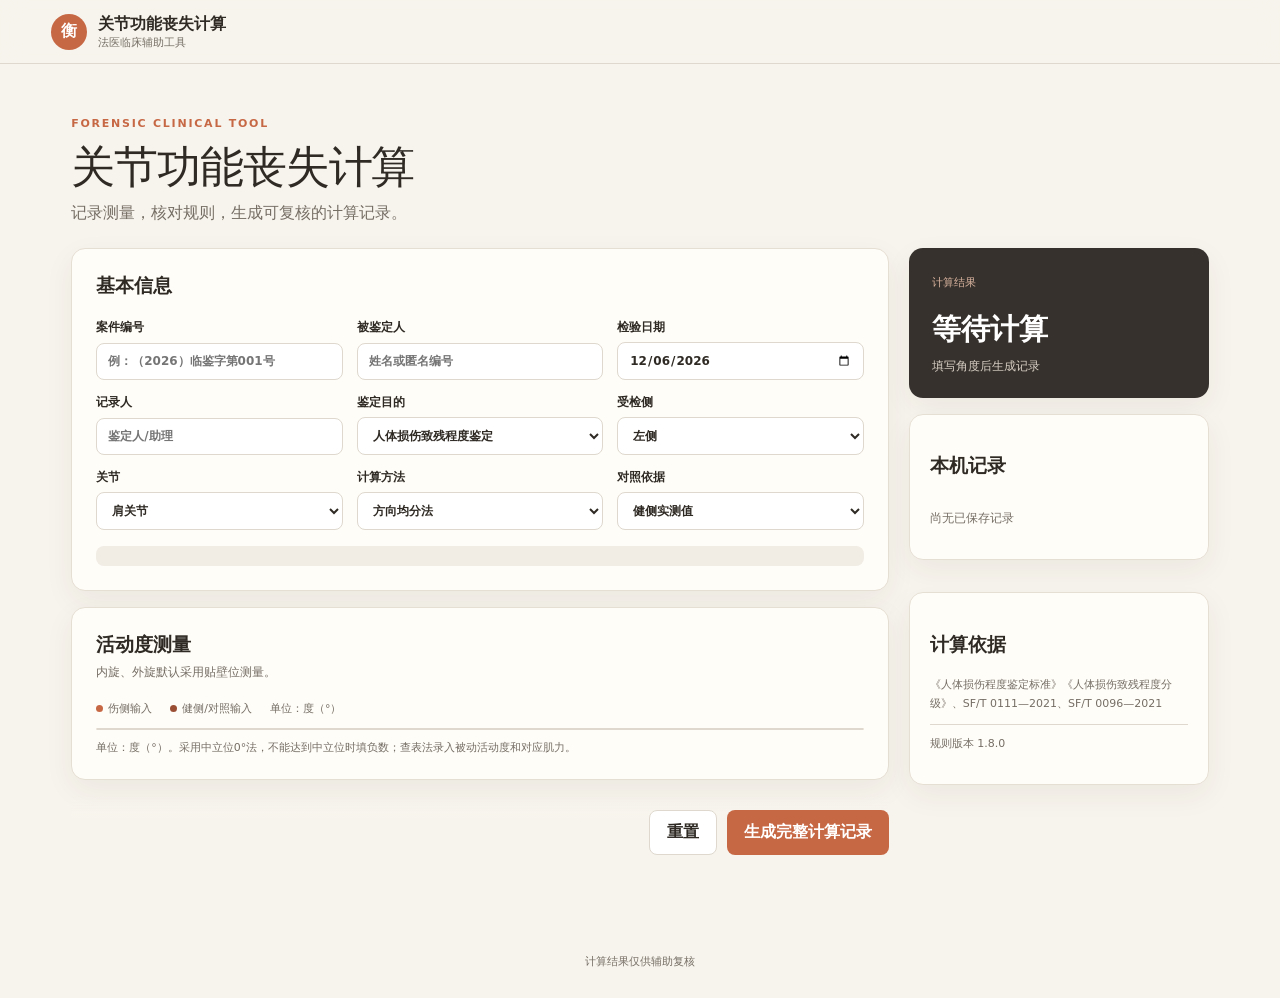
==== commit f3d48408: "v1.8.0：功能位角度自动初判与离线版" ====
--- a/index.html
+++ b/index.html
@@ -14,7 +14,7 @@
   <title>关节功能丧失辅助计算</title>
   <link rel="manifest" href="manifest.webmanifest">
   <link rel="icon" href="assets/icon.svg" type="image/svg+xml">
-  <link rel="stylesheet" href="styles.css?v=1.7.0">
+  <link rel="stylesheet" href="styles.css?v=1.8.0">
 </head>
 <body>
   <header class="topbar no-print">
@@ -64,7 +64,7 @@
           <span class="result-label">计算结果</span><h3>等待计算</h3><p>填写角度后生成记录</p>
         </div>
         <div class="card compact"><h3>本机记录</h3><div id="historyList" class="history-list"><p class="muted">尚无已保存记录</p></div></div>
-        <div class="card compact source-card"><h3>计算依据</h3><p>《人体损伤程度鉴定标准》《人体损伤致残程度分级》、SF/T 0111—2021、SF/T 0096—2021</p><p class="version">规则版本 1.7.0</p></div>
+        <div class="card compact source-card"><h3>计算依据</h3><p>《人体损伤程度鉴定标准》《人体损伤致残程度分级》、SF/T 0111—2021、SF/T 0096—2021</p><p class="version">规则版本 1.8.0</p></div>
       </aside>
     </div>
 
@@ -74,8 +74,8 @@
   <footer class="no-print"><p>计算结果仅供辅助复核</p></footer>
   <div id="toast" class="toast no-print" role="status"></div>
 
-  <script src="src/joint-data.js?v=1.7.0"></script>
-  <script src="src/calculator.js?v=1.7.0"></script>
-  <script src="app.js?v=1.7.0"></script>
+  <script src="src/joint-data.js?v=1.8.0"></script>
+  <script src="src/calculator.js?v=1.8.0"></script>
+  <script src="app.js?v=1.8.0"></script>
 </body>
 </html>
--- a/styles.css
+++ b/styles.css
@@ -2,8 +2,8 @@
 *{box-sizing:border-box}body{margin:0;min-width:320px;background:var(--paper)}button,input,select,textarea{font:inherit;color:inherit}button{cursor:pointer}.topbar{height:64px;padding:0 clamp(18px,4vw,52px);display:flex;align-items:center;gap:11px;border-bottom:1px solid var(--line);background:rgba(255,255,255,.92);backdrop-filter:blur(12px);position:sticky;top:0;z-index:10}.topbar>div:nth-child(2){display:flex;flex-direction:column}.topbar span{font-size:11px;color:var(--muted)}.brand-mark{width:36px;height:36px;border-radius:10px;background:var(--green);color:white;display:grid;place-items:center;font-family:serif;font-weight:bold}.icon-button{margin-left:auto;border:1px solid var(--green);border-radius:9px;padding:7px 14px;background:transparent}.hero{max-width:1240px;margin:0 auto;padding:38px clamp(18px,4vw,52px) 24px}.hero h1{font-size:clamp(30px,4vw,44px);line-height:1.15;margin:0;letter-spacing:-.025em}.hero p{color:var(--muted);margin:9px 0 0}.eyebrow{font-size:11px;letter-spacing:.16em;color:var(--accent);font-weight:700}.layout{max-width:1240px;margin:0 auto;padding:0 clamp(18px,4vw,52px) 56px;display:grid;grid-template-columns:minmax(0,1fr) 300px;gap:20px;align-items:start}.workspace{min-width:0}.side-panel{display:grid;gap:16px;position:sticky;top:84px}.card{background:var(--card);border:1px solid var(--line);border-radius:14px;padding:24px;margin-bottom:16px;box-shadow:var(--shadow)}.card.compact{padding:20px}.section-heading{display:flex;align-items:start;margin-bottom:20px}.section-heading h2{font-size:19px;margin:0}.section-heading p{margin:5px 0 0;color:var(--muted);font-size:12px;line-height:1.5}.form-grid{display:grid;grid-template-columns:repeat(3,minmax(0,1fr));gap:14px}.meta-grid label:nth-last-child(-n+3){grid-column:auto}label{display:grid;gap:6px;font-size:12px;font-weight:600}input,select,textarea{width:100%;border:1px solid var(--line);border-radius:8px;background:#fff;padding:10px 11px;outline:none;transition:.2s}input:focus,select:focus,textarea:focus{border-color:var(--green2);box-shadow:0 0 0 3px rgba(36,96,87,.1)}.notice{margin-top:16px;border:0;background:#f4f6f4;padding:10px 12px;border-radius:8px;font-size:12px;line-height:1.55;color:#52615e}.notice.warning{border:0;background:#f8f3ef;color:#795543}.legend{display:flex;gap:18px;flex-wrap:wrap;margin-bottom:12px;color:var(--muted);font-size:11px}.dot{display:inline-block;width:7px;height:7px;border-radius:50%;margin-right:5px}.dot.affected{background:var(--accent)}.dot.reference{background:var(--green2)}.measurement-table{overflow-x:auto;border:1px solid var(--line);border-radius:10px}.measurement-row{display:grid;grid-template-columns:minmax(140px,1.35fr) minmax(105px,1fr) 100px minmax(105px,1fr) 100px 112px;align-items:center;min-width:700px;border-bottom:1px solid var(--line)}.measurement-row:last-child{border-bottom:0}.measurement-row.header{background:#edf2f0;color:var(--ink);font-size:11px;font-weight:700}.measurement-row>div{padding:9px;border-right:1px solid var(--line);min-height:50px;display:flex;align-items:center}.measurement-row>div:last-child{border-right:0}.measurement-row input,.measurement-row select{padding:7px}.motion-name{font-weight:700}.motion-name small{display:block;color:var(--muted);font-weight:400;margin-top:3px}.force-box{font-size:10px;font-weight:500;line-height:1.35}.force-box input{width:auto;margin:0 4px 0 0}.joint-status{margin:12px;max-width:360px}.hand-grid{display:grid;grid-template-columns:repeat(2,minmax(520px,1fr));gap:14px;padding:14px;min-width:1080px}.hand-panel{border:1px solid var(--line);border-radius:10px;overflow:hidden}.hand-panel h3{margin:0;padding:12px 14px;background:#edf2f0}.missing-score{padding:12px 14px;border-bottom:1px solid var(--line)}.hand-row{display:grid;grid-template-columns:76px minmax(210px,1fr) minmax(190px,1fr);align-items:center;border-bottom:1px solid var(--line)}.hand-row:last-child{border-bottom:0}.hand-row>div{padding:8px}.hand-row select{padding:7px}.hand-header{background:#f6f7f5;font-size:11px}.subtotal-row{font-weight:700;background:#f6f7f5}.field-help{font-size:11px;color:var(--muted);margin-top:10px}.action-bar{display:flex;justify-content:flex-end;gap:10px;padding-top:4px}.button{border:0;border-radius:8px;padding:11px 17px;font-weight:700}.button.primary{background:var(--green);color:#fff}.button.secondary{background:var(--accent);color:#fff}.button.ghost{background:#fff;border:1px solid var(--line)}.result-card{background:var(--green);color:#fff;border-radius:14px;padding:23px;min-height:150px;box-shadow:var(--shadow)}.result-label{font-size:11px;color:#b9d0cb}.result-card h3{font-size:29px;margin:20px 0 7px}.result-card p{color:#c7d7d3;line-height:1.5;margin:0;font-size:12px}.history-list{display:grid;gap:8px}.history-item{border:1px solid var(--line);background:white;border-radius:8px;padding:9px;text-align:left}.history-item strong,.history-item span{display:block}.history-item span{font-size:10px;color:var(--muted);margin-top:4px}.muted{color:var(--muted);font-size:12px}.source-card p{font-size:11px;line-height:1.65;color:var(--muted)}.version{border-top:1px solid var(--line);padding-top:10px}.record{max-width:1040px;margin:0 auto 70px;background:#fff;padding:42px;box-shadow:var(--shadow);border-radius:14px}.record-header{display:flex;justify-content:space-between;gap:30px;padding-bottom:20px;border-bottom:2px solid var(--green)}.record-header h2{font-size:27px;margin:0}.record-number{text-align:right;color:var(--muted);font-size:11px}.record-actions{display:flex;gap:9px;justify-content:flex-end;margin:20px 0}.record-meta{display:grid;grid-template-columns:repeat(4,1fr);border:1px solid var(--line);margin:20px 0}.record-meta div{padding:11px;border-right:1px solid var(--line);border-bottom:1px solid var(--line)}.record-meta div:nth-child(4n){border-right:0}.record-meta div:nth-last-child(-n+4){border-bottom:0}.record-meta small{display:block;color:var(--muted);margin-bottom:4px}.result-banner{display:grid;grid-template-columns:180px 1fr;gap:20px;background:#f0f5f3;border-left:4px solid var(--green);padding:18px;margin:18px 0}.result-value{font-family:Georgia,serif;font-size:42px;font-weight:bold}.result-banner p{margin:4px 0;line-height:1.5}.record-basis{font-size:11px;color:var(--muted);margin:16px 0}.record h3{font-size:16px;margin:25px 0 10px}.calc-table{width:100%;border-collapse:collapse;font-size:12px}.calc-table th,.calc-table td{padding:9px;border-bottom:1px solid var(--line);text-align:left}.calc-table th{background:#f1f4f2}.formula-box{font-family:Consolas,"Microsoft YaHei UI",sans-serif;background:#f6f7f5;border:1px solid var(--line);padding:13px;border-radius:7px;line-height:1.65}.record-disclaimer{font-size:11px;color:var(--muted);border-top:1px solid var(--line);margin-top:24px;padding-top:13px}footer{text-align:center;color:var(--muted);font-size:11px;padding:18px}.toast{position:fixed;left:50%;bottom:26px;transform:translate(-50%,20px);background:#172e2b;color:#fff;padding:10px 17px;border-radius:99px;opacity:0;pointer-events:none;transition:.25s;z-index:99}.toast.show{opacity:1;transform:translate(-50%,0)}
 .hand-details{border-bottom:1px solid var(--line)}.hand-details summary{padding:11px 14px;font-weight:700;background:#faf7f0;cursor:pointer}.hand-rom-row{display:grid;grid-template-columns:minmax(136px,1.25fr) 70px 70px 150px 84px minmax(190px,1.6fr);align-items:center;border-top:1px solid var(--line);font-size:11px}.hand-rom-row>div,.injury-segment-row>div{padding:7px}.hand-rom-row small{display:block;color:var(--muted);margin-top:2px}.hand-rom-row input,.hand-rom-row select,.injury-segment-row input,.injury-segment-row select{padding:6px}.hand-rom-header,.injury-segment-header{background:#f5f0e7;font-weight:700}.hand-band{color:var(--green2);line-height:1.35}.injury-segment-row{display:grid;grid-template-columns:minmax(110px,1fr) 52px 132px 88px 98px;align-items:center;border-top:1px solid var(--line);font-size:11px}.direct-clauses{display:flex;gap:14px;align-items:center;flex-wrap:wrap;padding:12px 14px;border-top:1px solid var(--line);background:#faf7f0;font-size:11px}.direct-clauses label{display:flex;grid:unset;align-items:center;gap:5px}.direct-clauses input{width:auto}
 .hand-grid{grid-template-columns:1fr;min-width:0;gap:12px}.hand-panel{background:#fff}.hand-side>summary{display:flex;justify-content:space-between;align-items:center;padding:13px 15px;background:#eaf1ee;cursor:pointer;list-style:none}.hand-side>summary::-webkit-details-marker{display:none}.hand-side>summary span{font-size:15px;font-weight:800}.hand-side>summary small{color:var(--muted);font-size:10px}.hand-workflow{display:flex;align-items:center;gap:10px;padding:12px 14px;background:#f4f7f5;border-bottom:1px solid var(--line);font-size:11px;color:#52615e}.hand-workflow span{display:flex;align-items:center;gap:6px;white-space:nowrap}.hand-workflow b{display:grid;place-items:center;width:20px;height:20px;border-radius:50%;background:var(--green);color:#fff}.hand-workflow i{height:1px;flex:1;background:var(--line)}.action-bar{position:sticky;bottom:0;z-index:5;padding:14px 0;background:linear-gradient(180deg,rgba(243,245,242,0),var(--paper) 30%)}
-.topbar{background:rgba(247,244,237,.9)}.brand-mark{background:var(--accent);border-radius:50%}.hero{padding-top:48px}.hero h1{font-family:Georgia,"Songti SC","SimSun",serif;font-weight:500;margin-top:12px}.card,.record{border-color:#e5ded3}.section-heading h2,.record-header h2{font-family:Georgia,"Songti SC","SimSun",serif;font-weight:600}.measurement-row.header,.hand-side>summary{background:#f2ece2}.notice{background:#f1ede5}.notice.warning{background:#f7e9df;color:#77432f}.button.primary{background:var(--accent)}.button.primary:hover{background:#b85a3b}.button.secondary{background:#74675b}.result-card{background:#36312c}.result-card p{color:#d8d0c6}.result-label{color:#d9b39f}.result-value{color:var(--accent)}.result-banner{background:#f6eee7;border-left-color:var(--accent)}.record-header{border-bottom-color:var(--accent)}.formula-box{background:#f7f3ec}.finding-box{background:#fbf1e8;border:1px solid #ead1c1;border-radius:10px;padding:14px;line-height:1.75}.ankylosis-card{margin:14px;padding:16px;border:1px solid #e6d7c9;border-radius:12px;background:#fbf7f0}.ankylosis-card>label{max-width:360px}.ankylosis-card>small{display:block;margin-top:9px;color:var(--muted);line-height:1.55}.ankylosis-fields{display:grid;grid-template-columns:repeat(2,minmax(0,1fr));gap:12px;margin-top:14px;padding-top:14px;border-top:1px solid var(--line)}.ankylosis-fields[hidden]{display:none}.check-field{display:flex;grid-column:1/-1;align-items:flex-start;gap:8px;font-weight:500;line-height:1.5}.check-field input{width:auto;margin-top:2px}.ankylosis-sentence{grid-column:1/-1;margin:0;padding:11px 12px;border-radius:8px;background:#f1ebe2;color:#6f5f51;font-size:12px;line-height:1.65}.ankylosis-sentence[data-confirmed="true"]{background:#f3eadf;color:#4b3c31;border-left:3px solid var(--accent)}
-@media(max-width:680px){.measurement-table{overflow-x:auto}.hand-grid{min-width:0;padding:9px}.hand-side{overflow-x:auto}.hand-details{min-width:730px}.hand-row{grid-template-columns:72px 250px 210px}.direct-clauses{align-items:flex-start;flex-direction:column}.hand-workflow{overflow-x:auto}.hand-workflow i{min-width:28px}.record{overflow-x:auto}.ankylosis-fields{grid-template-columns:1fr}}
+.topbar{background:rgba(247,244,237,.9)}.brand-mark{background:var(--accent);border-radius:50%}.hero{padding-top:48px}.hero h1{font-family:Georgia,"Songti SC","SimSun",serif;font-weight:500;margin-top:12px}.card,.record{border-color:#e5ded3}.section-heading h2,.record-header h2{font-family:Georgia,"Songti SC","SimSun",serif;font-weight:600}.measurement-row.header,.hand-side>summary{background:#f2ece2}.notice{background:#f1ede5}.notice.warning{background:#f7e9df;color:#77432f}.button.primary{background:var(--accent)}.button.primary:hover{background:#b85a3b}.button.secondary{background:#74675b}.result-card{background:#36312c}.result-card p{color:#d8d0c6}.result-label{color:#d9b39f}.result-value{color:var(--accent)}.result-banner{background:#f6eee7;border-left-color:var(--accent)}.record-header{border-bottom-color:var(--accent)}.formula-box{background:#f7f3ec}.finding-box{background:#fbf1e8;border:1px solid #ead1c1;border-radius:10px;padding:14px;line-height:1.75}.ankylosis-card{margin:14px;padding:16px;border:1px solid #e6d7c9;border-radius:12px;background:#fbf7f0}.ankylosis-card>label{max-width:360px}.ankylosis-card>small{display:block;margin-top:9px;color:var(--muted);line-height:1.55}.ankylosis-fields{display:grid;grid-template-columns:repeat(2,minmax(0,1fr));gap:12px;margin-top:14px;padding-top:14px;border-top:1px solid var(--line)}.ankylosis-fields[hidden]{display:none}.position-inputs{display:grid;grid-template-columns:repeat(3,minmax(0,1fr));gap:10px;grid-column:1/-1}.position-note{grid-column:1/-1;margin:0;color:var(--muted);font-size:12px;line-height:1.55}.check-field{display:flex;grid-column:1/-1;align-items:flex-start;gap:8px;font-weight:500;line-height:1.5}.check-field input{width:auto;margin-top:2px}.ankylosis-sentence{grid-column:1/-1;margin:0;padding:11px 12px;border-radius:8px;background:#f1ebe2;color:#6f5f51;font-size:12px;line-height:1.65}.ankylosis-sentence[data-state="functionalLikely"]{background:#eaf3ee;color:#285641;border-left:3px solid #39825e}.ankylosis-sentence[data-state="nonfunctionalLikely"]{background:#f8e9e3;color:#7a382d;border-left:3px solid var(--accent)}.ankylosis-sentence[data-state="borderline"],.ankylosis-sentence[data-state="insufficient"]{background:#fff4d9;color:#72551e;border-left:3px solid #c9962e}.ankylosis-sentence[data-confirmed="true"]{box-shadow:inset 0 0 0 1px rgba(48,86,65,.16)}
+@media(max-width:680px){.measurement-table{overflow-x:auto}.hand-grid{min-width:0;padding:9px}.hand-side{overflow-x:auto}.hand-details{min-width:730px}.hand-row{grid-template-columns:72px 250px 210px}.direct-clauses{align-items:flex-start;flex-direction:column}.hand-workflow{overflow-x:auto}.hand-workflow i{min-width:28px}.record{overflow-x:auto}.ankylosis-fields,.position-inputs{grid-template-columns:1fr}}
 @media(max-width:1050px){.layout{grid-template-columns:1fr}.side-panel{position:static;grid-template-columns:1fr 1fr}.source-card{grid-column:1/-1}.form-grid{grid-template-columns:repeat(2,1fr)}}
 @media(max-width:680px){.hero{padding-top:38px;display:block}.hero p{margin-top:24px}.layout{padding-left:14px;padding-right:14px}.card{padding:20px;border-radius:14px}.form-grid{grid-template-columns:1fr}.side-panel{grid-template-columns:1fr}.source-card{grid-column:auto}.action-bar .button{flex:1;padding:12px 8px}.record{padding:22px;margin:0 10px 50px}.record-header{display:block}.record-number{text-align:left}.record-meta{grid-template-columns:repeat(2,1fr)}.record-meta div:nth-child(4n){border-right:1px solid var(--line)}.record-meta div:nth-child(2n){border-right:0}.record-meta div:nth-last-child(-n+4){border-bottom:1px solid var(--line)}.record-meta div:nth-last-child(-n+2){border-bottom:0}.result-banner{grid-template-columns:1fr}.topbar{padding:0 16px}}
 @media print{@page{size:A4;margin:16mm}body{background:#fff}.no-print,footer{display:none!important}.record{display:block!important;max-width:none;margin:0;padding:0;box-shadow:none;border-radius:0}.record-actions{display:none}.record-header h2{font-size:24px}.record-meta{break-inside:avoid}.calc-table{font-size:10.5px}.calc-table th,.calc-table td{padding:6px}.record h3{break-after:avoid}.result-banner{break-inside:avoid}.formula-box,.record-notes{break-inside:avoid}a{color:inherit;text-decoration:none}}
